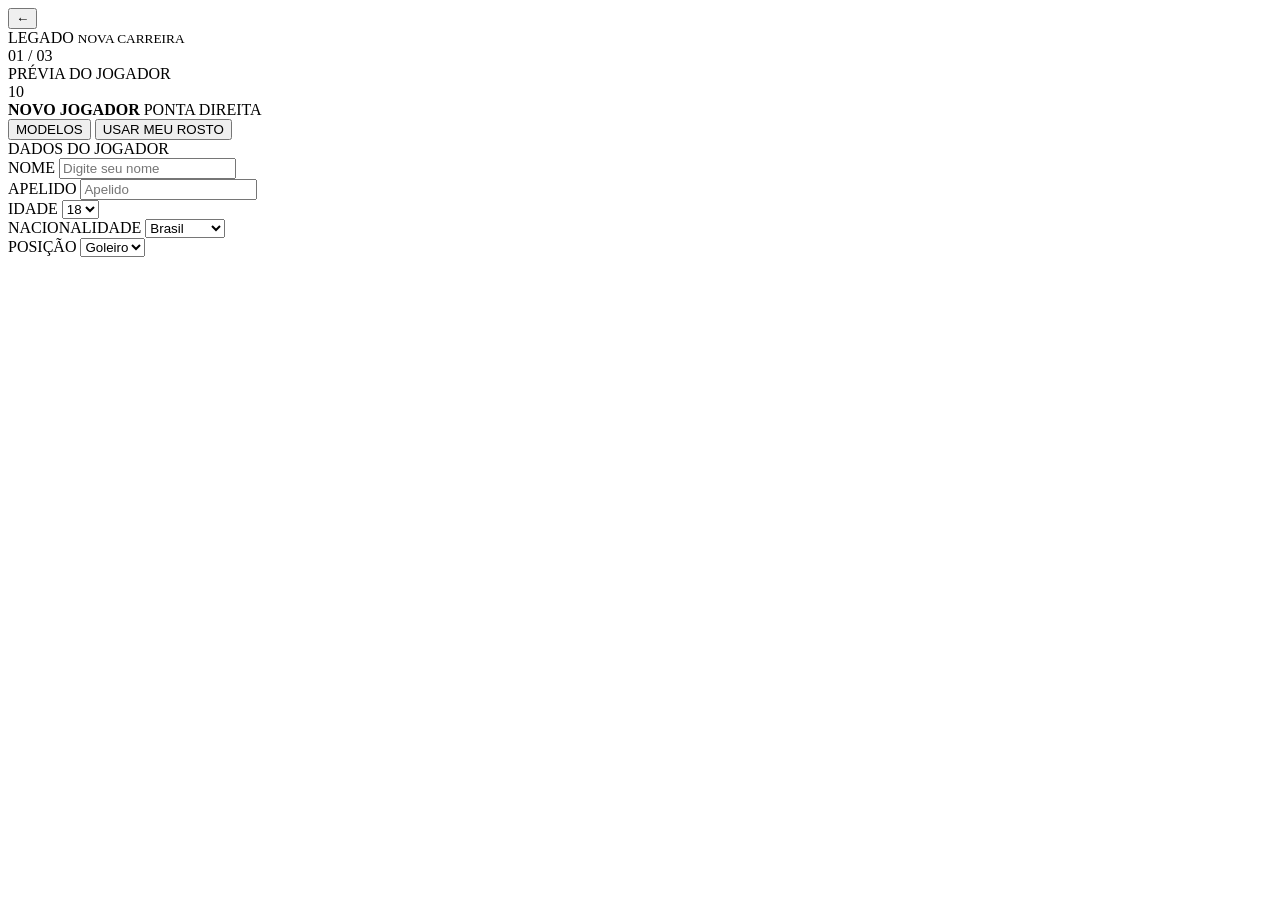
==== criar-jogador.html @ f45e044b "Create criar-jogador.html for player creation" ====
<!DOCTYPE html>
<html lang="pt-BR">
<head>
    <meta charset="UTF-8">

    <meta
        name="viewport"
        content="width=device-width, initial-scale=1.0, maximum-scale=1.0, user-scalable=no"
    >

    <title>Legado — Criar Jogador</title>

    <link rel="stylesheet" href="criar-jogador.css">
</head>

<body>

    <main class="creation-screen">

        <!-- TOPO -->

        <header class="topbar">

            <button class="back-button" id="backButton">
                ←
            </button>

            <div class="top-title">
                <span>LEGADO</span>
                <small>NOVA CARREIRA</small>
            </div>

            <div class="step">
                01 / 03
            </div>

        </header>


        <!-- CONTEÚDO -->

        <section class="creation-content">

            <!-- ESQUERDA -->

            <div class="player-preview">

                <div class="preview-label">
                    PRÉVIA DO JOGADOR
                </div>

                <div class="player-card">

                    <div class="player-silhouette">

                        <div class="head"></div>
                        <div class="neck"></div>

                        <div class="body">
                            <span class="shirt-number">10</span>
                        </div>

                    </div>

                    <div class="player-info-preview">

                        <strong id="previewName">
                            NOVO JOGADOR
                        </strong>

                        <span id="previewPosition">
                            PONTA DIREITA
                        </span>

                    </div>

                </div>

                <div class="appearance-buttons">

                    <button id="modelsButton">
                        MODELOS
                    </button>

                    <button id="cameraButton">
                        USAR MEU ROSTO
                    </button>

                </div>

            </div>


            <!-- DIREITA -->

            <div class="player-form">

                <div class="section-title">
                    DADOS DO JOGADOR
                </div>


                <div class="form-grid">

                    <div class="field field-large">

                        <label for="playerName">
                            NOME
                        </label>

                        <input
                            type="text"
                            id="playerName"
                            placeholder="Digite seu nome"
                            maxlength="25"
                        >

                    </div>


                    <div class="field">

                        <label for="playerNickname">
                            APELIDO
                        </label>

                        <input
                            type="text"
                            id="playerNickname"
                            placeholder="Apelido"
                            maxlength="16"
                        >

                    </div>


                    <div class="field">

                        <label for="playerAge">
                            IDADE
                        </label>

                        <select id="playerAge">

                            <option value="16">16</option>
                            <option value="17">17</option>
                            <option value="18" selected>18</option>
                            <option value="19">19</option>
                            <option value="20">20</option>
                            <option value="21">21</option>
                            <option value="22">22</option>
                            <option value="23">23</option>
                            <option value="24">24</option>
                            <option value="25">25</option>

                        </select>

                    </div>


                    <div class="field">

                        <label for="nationality">
                            NACIONALIDADE
                        </label>

                        <select id="nationality">

                            <option value="Brasil">
                                Brasil
                            </option>

                            <option value="Argentina">
                                Argentina
                            </option>

                            <option value="Portugal">
                                Portugal
                            </option>

                            <option value="Espanha">
                                Espanha
                            </option>

                            <option value="França">
                                França
                            </option>

                            <option value="Inglaterra">
                                Inglaterra
                            </option>

                        </select>

                    </div>


                    <div class="field">

                        <label for="position">
                            POSIÇÃO
                        </label>

                        <select id="position">

                            <option value="Goleiro">
                                Goleiro
                            </option>

                            <option
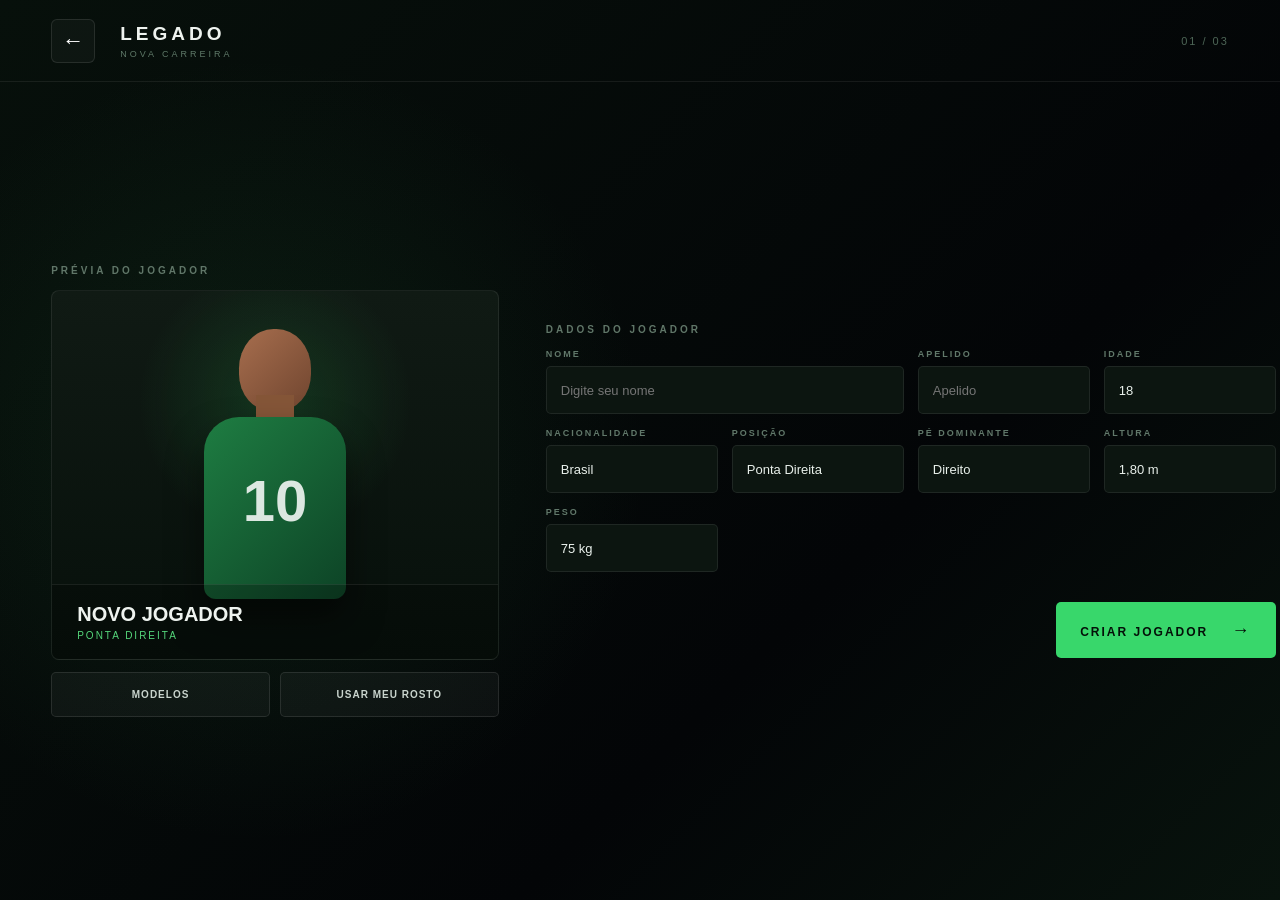
==== commit 1b7fa70d: "Add player position and physical attributes options" ====
--- a/criar-jogador.html
+++ b/criar-jogador.html
@@ -207,4 +207,177 @@
                                 Goleiro
                             </option>
 
-                            <option
+                            <option value="Zagueiro">
+                                Zagueiro
+                            </option>
+
+                            <option value="Lateral">
+                                Lateral
+                            </option>
+
+                            <option value="Volante">
+                                Volante
+                            </option>
+
+                            <option value="Meia">
+                                Meia
+                            </option>
+
+                            <option value="Ponta Direita" selected>
+                                Ponta Direita
+                            </option>
+
+                            <option value="Ponta Esquerda">
+                                Ponta Esquerda
+                            </option>
+
+                            <option value="Atacante">
+                                Atacante
+                            </option>
+
+                        </select>
+
+                    </div>
+
+
+                    <div class="field">
+
+                        <label for="foot">
+                            PÉ DOMINANTE
+                        </label>
+
+                        <select id="foot">
+
+                            <option value="Direito">
+                                Direito
+                            </option>
+
+                            <option value="Esquerdo">
+                                Esquerdo
+                            </option>
+
+                        </select>
+
+                    </div>
+
+
+                    <div class="field">
+
+                        <label for="height">
+                            ALTURA
+                        </label>
+
+                        <select id="height">
+
+                            <option value="170">1,70 m</option>
+                            <option value="175">1,75 m</option>
+                            <option value="180" selected>1,80 m</option>
+                            <option value="185">1,85 m</option>
+                            <option value="190">1,90 m</option>
+                            <option value="195">1,95 m</option>
+
+                        </select>
+
+                    </div>
+
+
+                    <div class="field">
+
+                        <label for="weight">
+                            PESO
+                        </label>
+
+                        <select id="weight">
+
+                            <option value="65">65 kg</option>
+                            <option value="70">70 kg</option>
+                            <option value="75" selected>75 kg</option>
+                            <option value="80">80 kg</option>
+                            <option value="85">85 kg</option>
+                            <option value="90">90 kg</option>
+
+                        </select>
+
+                    </div>
+
+                </div>
+
+
+                <div class="bottom-area">
+
+                    <div class="warning" id="formMessage"></div>
+
+                    <button class="continue-button" id="createPlayer">
+                        CRIAR JOGADOR
+                        <span>→</span>
+                    </button>
+
+                </div>
+
+            </div>
+
+        </section>
+
+    </main>
+
+
+    <!-- MODAL DE MODELOS -->
+
+    <div class="modal hidden" id="modelsModal">
+
+        <div class="modal-box">
+
+            <div class="modal-header">
+
+                <strong>ESCOLHA O MODELO</strong>
+
+                <button id="closeModels">
+                    ×
+                </button>
+
+            </div>
+
+
+            <div class="models-grid">
+
+                <button class="model selected" data-model="01">
+                    <div class="model-face face-one"></div>
+                    <span>01</span>
+                </button>
+
+                <button class="model" data-model="02">
+                    <div class="model-face face-two"></div>
+                    <span>02</span>
+                </button>
+
+                <button class="model" data-model="03">
+                    <div class="model-face face-three"></div>
+                    <span>03</span>
+                </button>
+
+                <button class="model" data-model="04">
+                    <div class="model-face face-four"></div>
+                    <span>04</span>
+                </button>
+
+                <button class="model" data-model="05">
+                    <div class="model-face face-five"></div>
+                    <span>05</span>
+                </button>
+
+                <button class="model" data-model="06">
+                    <div class="model-face face-six"></div>
+                    <span>06</span>
+                </button>
+
+            </div>
+
+        </div>
+
+    </div>
+
+
+    <script src="criar-jogador.js"></script>
+
+</body>
+</html>
--- a/criar-jogador.css
+++ b/criar-jogador.css
@@ -0,0 +1,603 @@
+* {
+    margin: 0;
+    padding: 0;
+    box-sizing: border-box;
+}
+
+html,
+body {
+    width: 100%;
+    height: 100%;
+    overflow: hidden;
+    font-family: Arial, Helvetica, sans-serif;
+    background: #05080b;
+    color: #eef3ef;
+}
+
+button,
+input,
+select {
+    font: inherit;
+}
+
+button {
+    cursor: pointer;
+}
+
+.creation-screen {
+    width: 100vw;
+    height: 100vh;
+    min-height: 400px;
+
+    background:
+        radial-gradient(
+            circle at 20% 50%,
+            rgba(44, 125, 67, 0.16),
+            transparent 35%
+        ),
+        linear-gradient(
+            135deg,
+            #07100b,
+            #030507 65%,
+            #08130d
+        );
+}
+
+
+/* TOPO */
+
+.topbar {
+    height: 82px;
+
+    display: flex;
+    align-items: center;
+
+    padding: 0 4vw;
+
+    border-bottom: 1px solid rgba(255,255,255,0.07);
+}
+
+.back-button {
+    width: 44px;
+    height: 44px;
+
+    border: 1px solid rgba(255,255,255,0.1);
+    border-radius: 6px;
+
+    background: rgba(255,255,255,0.03);
+
+    color: white;
+
+    font-size: 22px;
+}
+
+.back-button:hover {
+    background: rgba(255,255,255,0.08);
+}
+
+.top-title {
+    margin-left: 25px;
+}
+
+.top-title span {
+    display: block;
+
+    font-size: 19px;
+    font-weight: 900;
+    letter-spacing: 4px;
+}
+
+.top-title small {
+    display: block;
+
+    margin-top: 4px;
+
+    color: #5e7867;
+
+    font-size: 9px;
+    letter-spacing: 3px;
+}
+
+.step {
+    margin-left: auto;
+
+    color: #4d6556;
+
+    font-size: 11px;
+    letter-spacing: 2px;
+}
+
+
+/* CONTEÚDO */
+
+.creation-content {
+    width: 92%;
+    max-width: 1350px;
+    height: calc(100vh - 82px);
+
+    margin: auto;
+
+    display: grid;
+    grid-template-columns: 38% 62%;
+
+    align-items: center;
+
+    gap: 4%;
+}
+
+
+/* PREVIEW */
+
+.player-preview {
+    height: 80%;
+
+    display: flex;
+    flex-direction: column;
+
+    justify-content: center;
+    align-items: center;
+}
+
+.preview-label,
+.section-title {
+    width: 100%;
+
+    margin-bottom: 14px;
+
+    color: #607668;
+
+    font-size: 10px;
+    font-weight: 700;
+
+    letter-spacing: 3px;
+}
+
+.player-card {
+    width: 100%;
+    height: 370px;
+
+    position: relative;
+
+    display: flex;
+    flex-direction: column;
+
+    align-items: center;
+    justify-content: flex-end;
+
+    overflow: hidden;
+
+    border: 1px solid rgba(255,255,255,0.08);
+    border-radius: 8px;
+
+    background:
+        radial-gradient(
+            circle at 50% 30%,
+            rgba(51, 192, 91, 0.18),
+            transparent 40%
+        ),
+        linear-gradient(
+            180deg,
+            #101a14,
+            #07100b
+        );
+}
+
+
+/* JOGADOR */
+
+.player-silhouette {
+    position: absolute;
+
+    top: 38px;
+
+    width: 190px;
+    height: 270px;
+}
+
+.head {
+    position: absolute;
+
+    width: 72px;
+    height: 82px;
+
+    top: 0;
+    left: 59px;
+
+    border-radius: 48% 48% 45% 45%;
+
+    background: linear-gradient(
+        135deg,
+        #a76e4e,
+        #70452f
+    );
+}
+
+.neck {
+    position: absolute;
+
+    width: 38px;
+    height: 35px;
+
+    top: 66px;
+    left: 76px;
+
+    background: #855638;
+}
+
+.body {
+    position: absolute;
+
+    top: 88px;
+    left: 24px;
+
+    width: 142px;
+    height: 182px;
+
+    border-radius: 35px 35px 12px 12px;
+
+    background:
+        linear-gradient(
+            135deg,
+            #1e7d42,
+            #0d4326
+        );
+
+    box-shadow:
+        0 20px 35px rgba(0,0,0,0.5);
+}
+
+.shirt-number {
+    position: absolute;
+
+    top: 50px;
+    left: 0;
+    right: 0;
+
+    text-align: center;
+
+    font-size: 58px;
+    font-weight: 900;
+
+    color: rgba(255,255,255,0.85);
+}
+
+.player-info-preview {
+    position: relative;
+
+    width: 100%;
+
+    padding: 18px 25px;
+
+    border-top: 1px solid rgba(255,255,255,0.08);
+
+    background: rgba(0,0,0,0.25);
+}
+
+.player-info-preview strong {
+    display: block;
+
+    font-size: 20px;
+}
+
+.player-info-preview span {
+    display: block;
+
+    margin-top: 4px;
+
+    color: #55d77b;
+
+    font-size: 10px;
+
+    letter-spacing: 2px;
+}
+
+
+/* APARÊNCIA */
+
+.appearance-buttons {
+    width: 100%;
+
+    display: grid;
+    grid-template-columns: 1fr 1fr;
+
+    gap: 10px;
+
+    margin-top: 12px;
+}
+
+.appearance-buttons button {
+    height: 45px;
+
+    border: 1px solid rgba(255,255,255,0.1);
+    border-radius: 5px;
+
+    background: rgba(255,255,255,0.04);
+
+    color: #c9d4cd;
+
+    font-size: 10px;
+    font-weight: 700;
+
+    letter-spacing: 1px;
+}
+
+.appearance-buttons button:hover {
+    border-color: #3bd66c;
+
+    color: #5de885;
+
+    background: rgba(55,214,108,0.07);
+}
+
+
+/* FORMULÁRIO */
+
+.player-form {
+    width: 100%;
+}
+
+.form-grid {
+    display: grid;
+
+    grid-template-columns: repeat(4, 1fr);
+
+    gap: 14px;
+}
+
+.field {
+    display: flex;
+    flex-direction: column;
+
+    gap: 7px;
+}
+
+.field-large {
+    grid-column: span 2;
+}
+
+.field label {
+    color: #61786a;
+
+    font-size: 9px;
+    font-weight: 700;
+
+    letter-spacing: 2px;
+}
+
+.field input,
+.field select {
+    width: 100%;
+    height: 48px;
+
+    padding: 0 14px;
+
+    border: 1px solid rgba(255,255,255,0.08);
+    border-radius: 5px;
+
+    outline: none;
+
+    background: #0c1510;
+
+    color: #e9f0eb;
+
+    font-size: 13px;
+}
+
+.field input:focus,
+.field select:focus {
+    border-color: #39d66a;
+
+    box-shadow:
+        0 0 0 2px rgba(57,214,106,0.08);
+}
+
+.field select {
+    appearance: none;
+}
+
+
+/* BOTTOM */
+
+.bottom-area {
+    display: flex;
+
+    align-items: center;
+
+    justify-content: flex-end;
+
+    gap: 20px;
+
+    margin-top: 30px;
+}
+
+.warning {
+    flex: 1;
+
+    color: #d66565;
+
+    font-size: 11px;
+}
+
+.continue-button {
+    min-width: 220px;
+    height: 56px;
+
+    border: none;
+    border-radius: 5px;
+
+    background: #38d76b;
+
+    color: #041008;
+
+    font-size: 12px;
+    font-weight: 900;
+
+    letter-spacing: 2px;
+}
+
+.continue-button span {
+    margin-left: 18px;
+
+    font-size: 18px;
+}
+
+.continue-button:hover {
+    background: #4be77b;
+}
+
+
+/* MODAL */
+
+.modal {
+    position: fixed;
+
+    inset: 0;
+
+    z-index: 10;
+
+    display: flex;
+
+    align-items: center;
+    justify-content: center;
+
+    background: rgba(0,0,0,0.75);
+
+    backdrop-filter: blur(8px);
+}
+
+.hidden {
+    display: none;
+}
+
+.modal-box {
+    width: min(700px, 85vw);
+
+    padding: 25px;
+
+    border: 1px solid rgba(255,255,255,0.1);
+    border-radius: 8px;
+
+    background: #0a110d;
+}
+
+.modal-header {
+    display: flex;
+
+    align-items: center;
+
+    justify-content: space-between;
+
+    margin-bottom: 25px;
+}
+
+.modal-header strong {
+    font-size: 14px;
+
+    letter-spacing: 2px;
+}
+
+.modal-header button {
+    border: none;
+
+    background: transparent;
+
+    color: #809187;
+
+    font-size: 28px;
+}
+
+
+/* MODELOS */
+
+.models-grid {
+    display: grid;
+
+    grid-template-columns: repeat(6, 1fr);
+
+    gap: 12px;
+}
+
+.model {
+    height: 150px;
+
+    border: 1px solid rgba(255,255,255,0.08);
+    border-radius: 6px;
+
+    background: #101912;
+
+    color: #708074;
+}
+
+.model:hover,
+.model.selected {
+    border-color: #3bd66c;
+
+    color: #53df79;
+}
+
+.model-face {
+    width: 70px;
+    height: 85px;
+
+    margin: 15px auto 8px;
+
+    border-radius: 48% 48% 45% 45%;
+
+    background: linear-gradient(
+        135deg,
+        #a97050,
+        #74472f
+    );
+}
+
+.face-two {
+    background: linear-gradient(135deg,#c18b67,#815238);
+}
+
+.face-three {
+    background: linear-gradient(135deg,#8e5c40,#54321f);
+}
+
+.face-four {
+    background: linear-gradient(135deg,#d09a72,#8d5c3d);
+}
+
+.face-five {
+    background: linear-gradient(135deg,#70432f,#432619);
+}
+
+.face-six {
+    background: linear-gradient(135deg,#b77c58,#693f2b);
+}
+
+
+/* CELULAR EM RETRATO */
+
+@media (orientation: portrait) {
+
+    .creation-screen {
+        display: none;
+    }
+
+    body::before {
+        content: "GIRE O CELULAR";
+
+        position: fixed;
+
+        inset: 0;
+
+        display: flex;
+
+        align-items: center;
+        justify-content: center;
+
+        background: #05080b;
+
+        color: white;
+
+        font-size: 22px;
+        font-weight: 900;
+
+        letter-spacing: 4px;
+    }
+}
